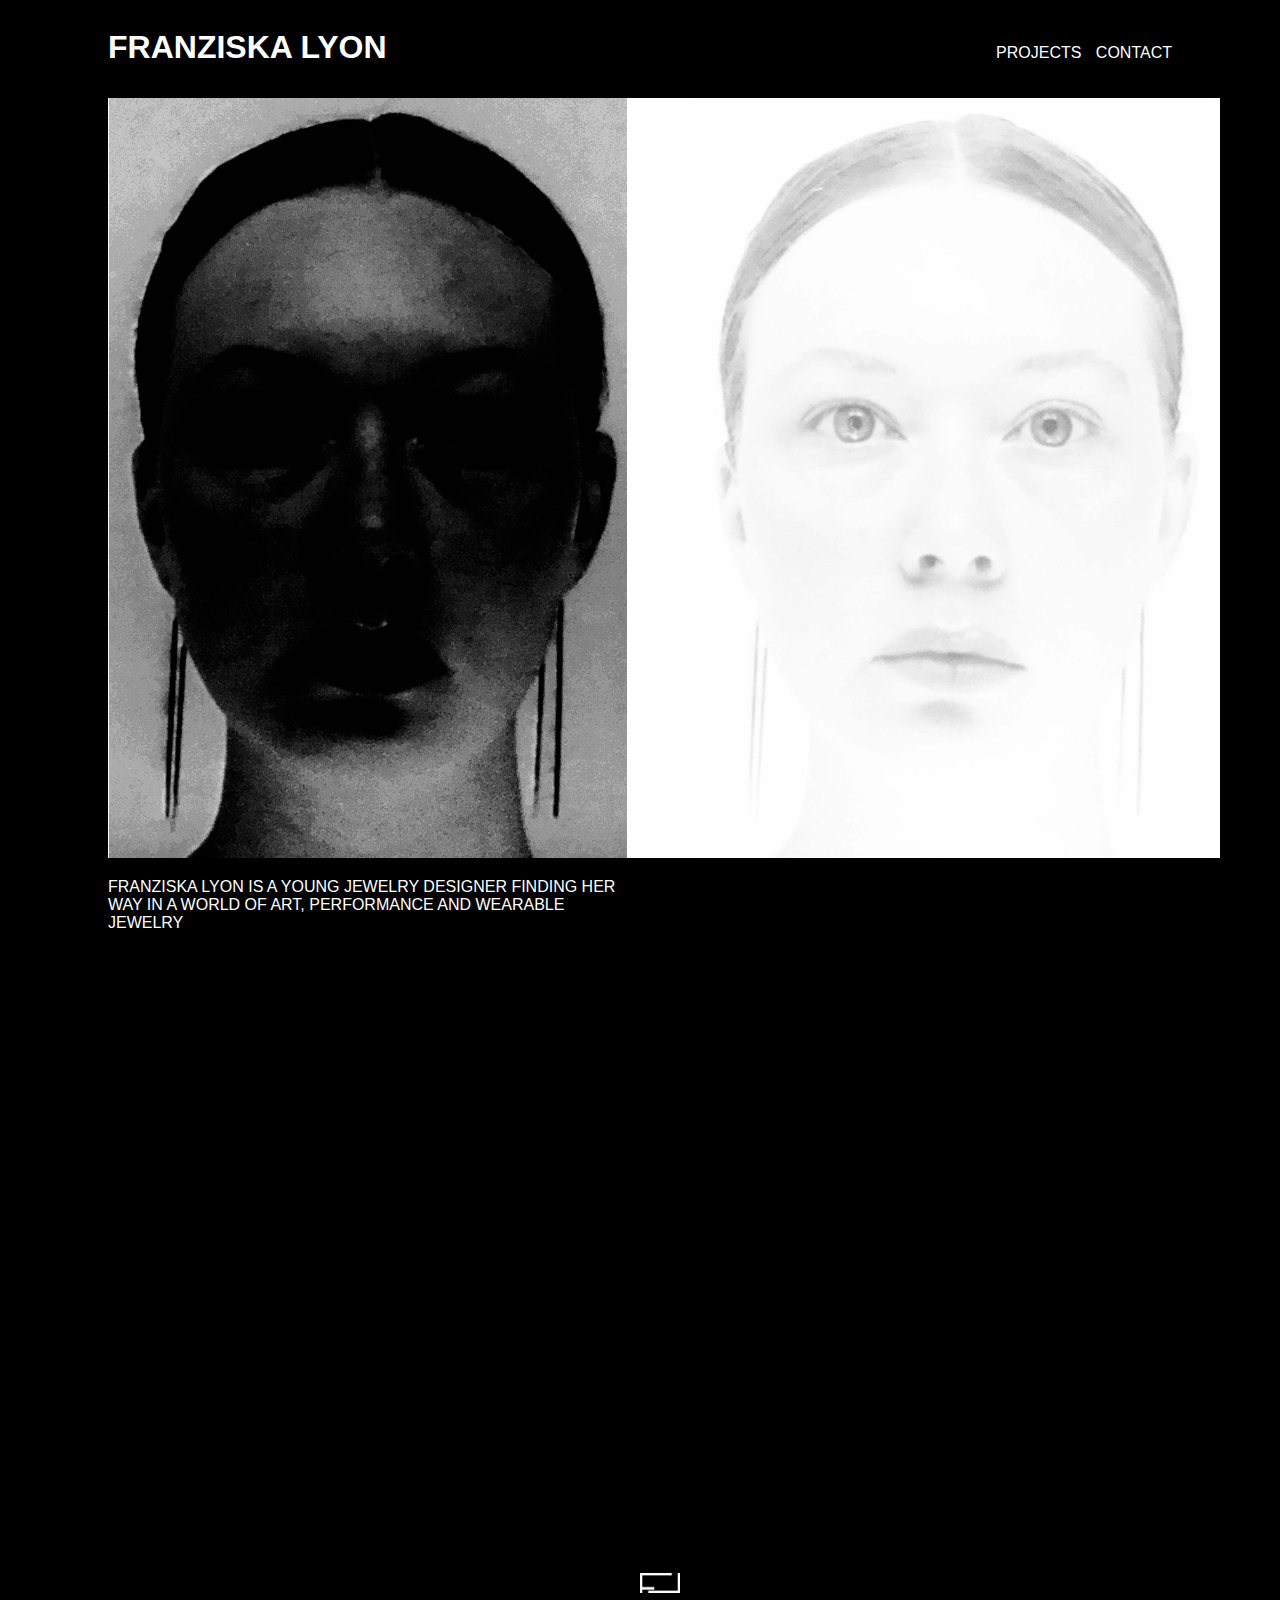
==== index.html @ 12a6cb0f "Add files via upload" ====
<!DOCTYPE html>
<html lang="en">
<head>
    <meta charset="UTF-8">
    <meta http-equiv="X-UA-Compatible" content="IE=edge">
    <meta name="viewport" content="width=device-width, initial-scale=1.0">
    <title>Franziska Lyon</title>
    <meta name="description" content="FRANZISKA LYON IS A YOUNG JEWELRY DESIGNER FINDING HER WAY IN A WORLD OF ART, PERFORMANCE AND WEARABLE JEWELRY">
  

  <style>


    body {
        font-family: Arial, Helvetica, sans-serif;
        background-color: black;
        padding-left: 100px;
        padding-right: 100px;
    }
    
     .aboutPortrait {
        width: 100%;
     }
    
     .headline {
         color: rgb(255, 255, 255);
         
     }
    
    
     .navigation {
         display:  flex ;
         justify-content: space-between ;
         align-items: baseline;
         height: 90px;
         width: 100%;
     }
    
     .logoContainer {
    
        padding-top: 25px;
        width: 100%;
       
    
     }
    
     .logo {
    
        width: 40px;
        height: 20px;
        align-items: baseline; 
        padding-left: 50%;
        padding-top: 600px;
     }
    
    
     .about {
         display: flex;
         justify-content: space-between;
         
         width: 100%;
     }
    
    
     .aboutTEXT {
        color: rgb(255, 255, 255);
        width: 50%;
     }
    
    
    a {
        color: rgb(255, 255, 255);
        text-decoration: none;
        margin-left: 10px;
    }
    
    a:hover {
        text-decoration: line-through;
    }

  </style>
</head>

<body>


    <div  class="navigation">

       <h1 class="headline" >
        FRANZISKA LYON
       </h1>


       <div> 
           <a  href="https://www.instagram.com/franziskalyon/">PROJECTS</a>
           <a  href="mailto:franziska.lyon@gmx.de">CONTACT</a>

        </div>

        
        
    </div>
    

    <img class="aboutPortait" src="about.jpg">

   
   
    <div  class="about">

        
        <p class="aboutTEXT">FRANZISKA LYON IS A YOUNG JEWELRY DESIGNER FINDING HER WAY IN A WORLD OF ART, PERFORMANCE AND WEARABLE JEWELRY</p>
    

       
    </div>

    <div class="logoContainer">

        <img class="logo"  src="LogoWHITE.png">
    </div>
    

  
   
    
</body>
</html>
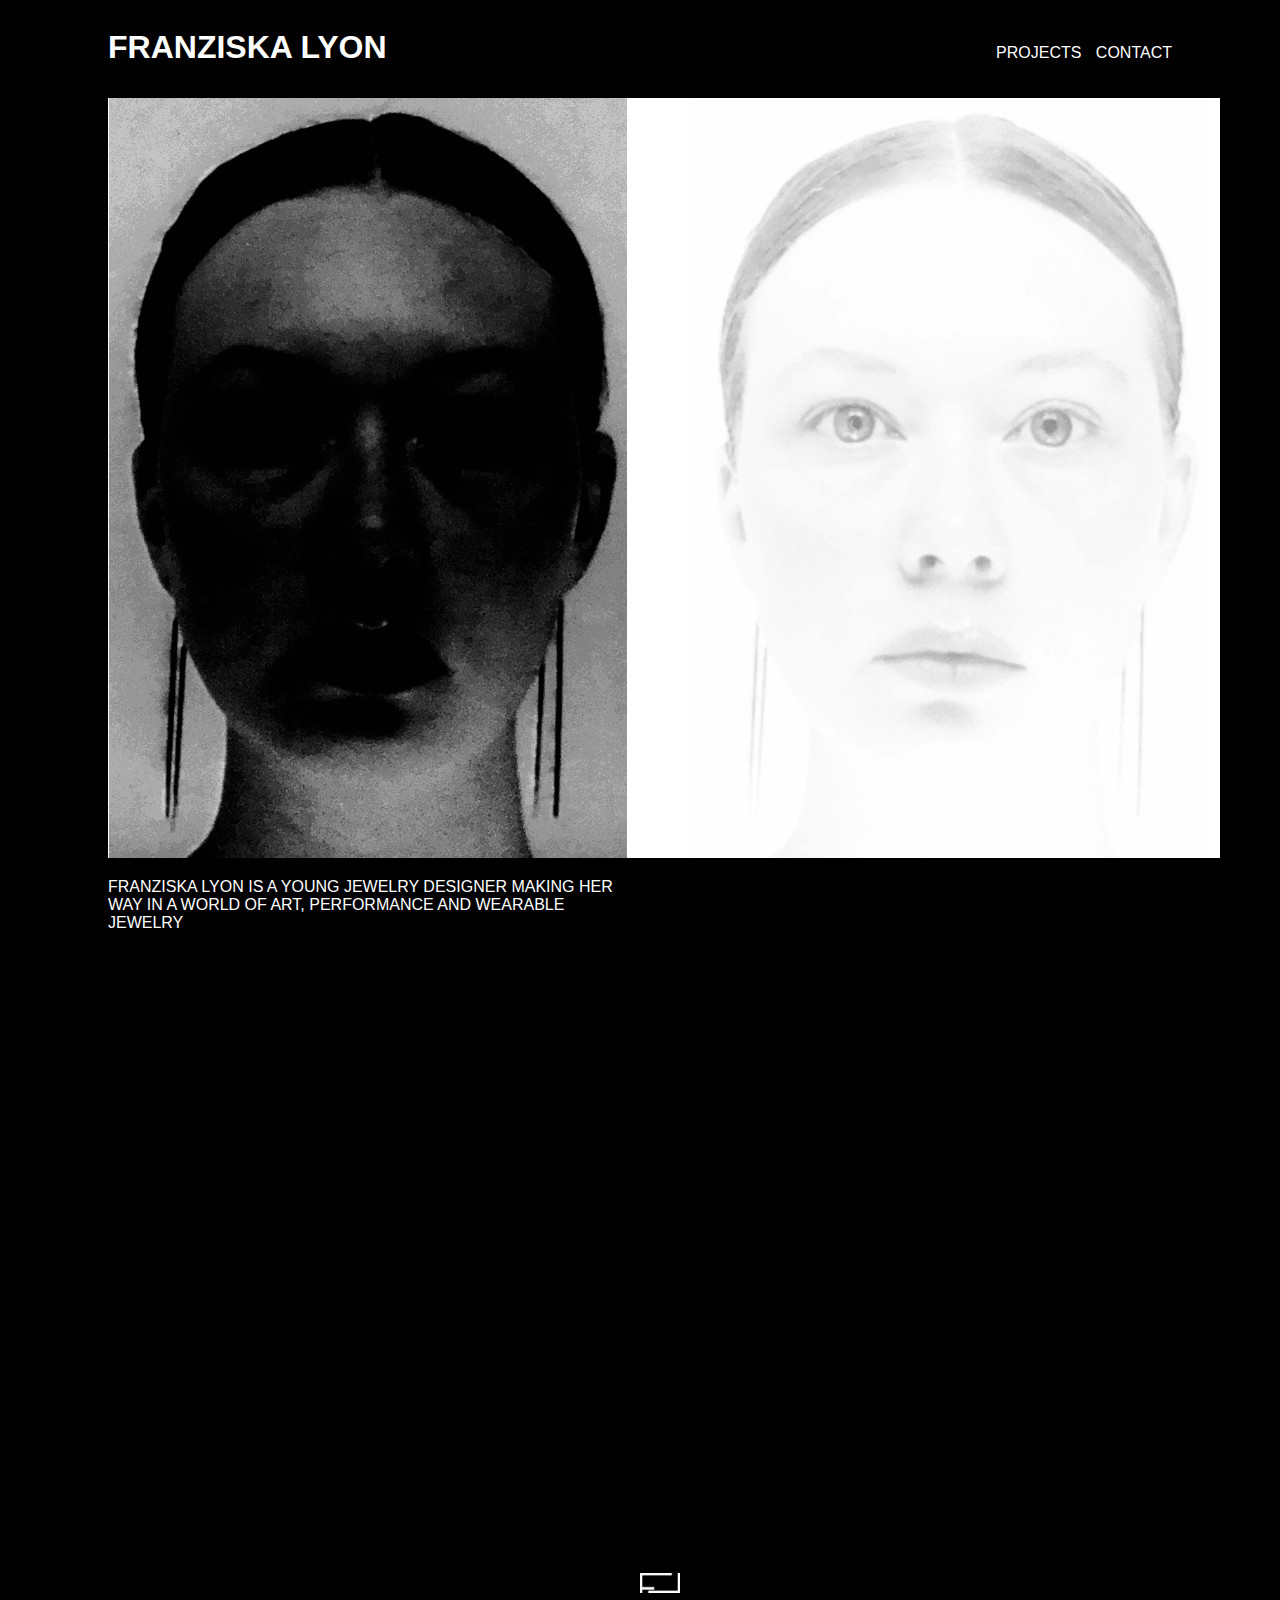
==== commit fc11c6a0: "Änderung Text" ====
--- a/index.html
+++ b/index.html
@@ -109,7 +109,7 @@
     <div  class="about">
 
         
-        <p class="aboutTEXT">FRANZISKA LYON IS A YOUNG JEWELRY DESIGNER FINDING HER WAY IN A WORLD OF ART, PERFORMANCE AND WEARABLE JEWELRY</p>
+        <p class="aboutTEXT">FRANZISKA LYON IS A YOUNG JEWELRY DESIGNER MAKING HER WAY IN A WORLD OF ART, PERFORMANCE AND WEARABLE JEWELRY</p>
     
 
        
@@ -125,4 +125,4 @@
    
     
 </body>
-</html>+</html>
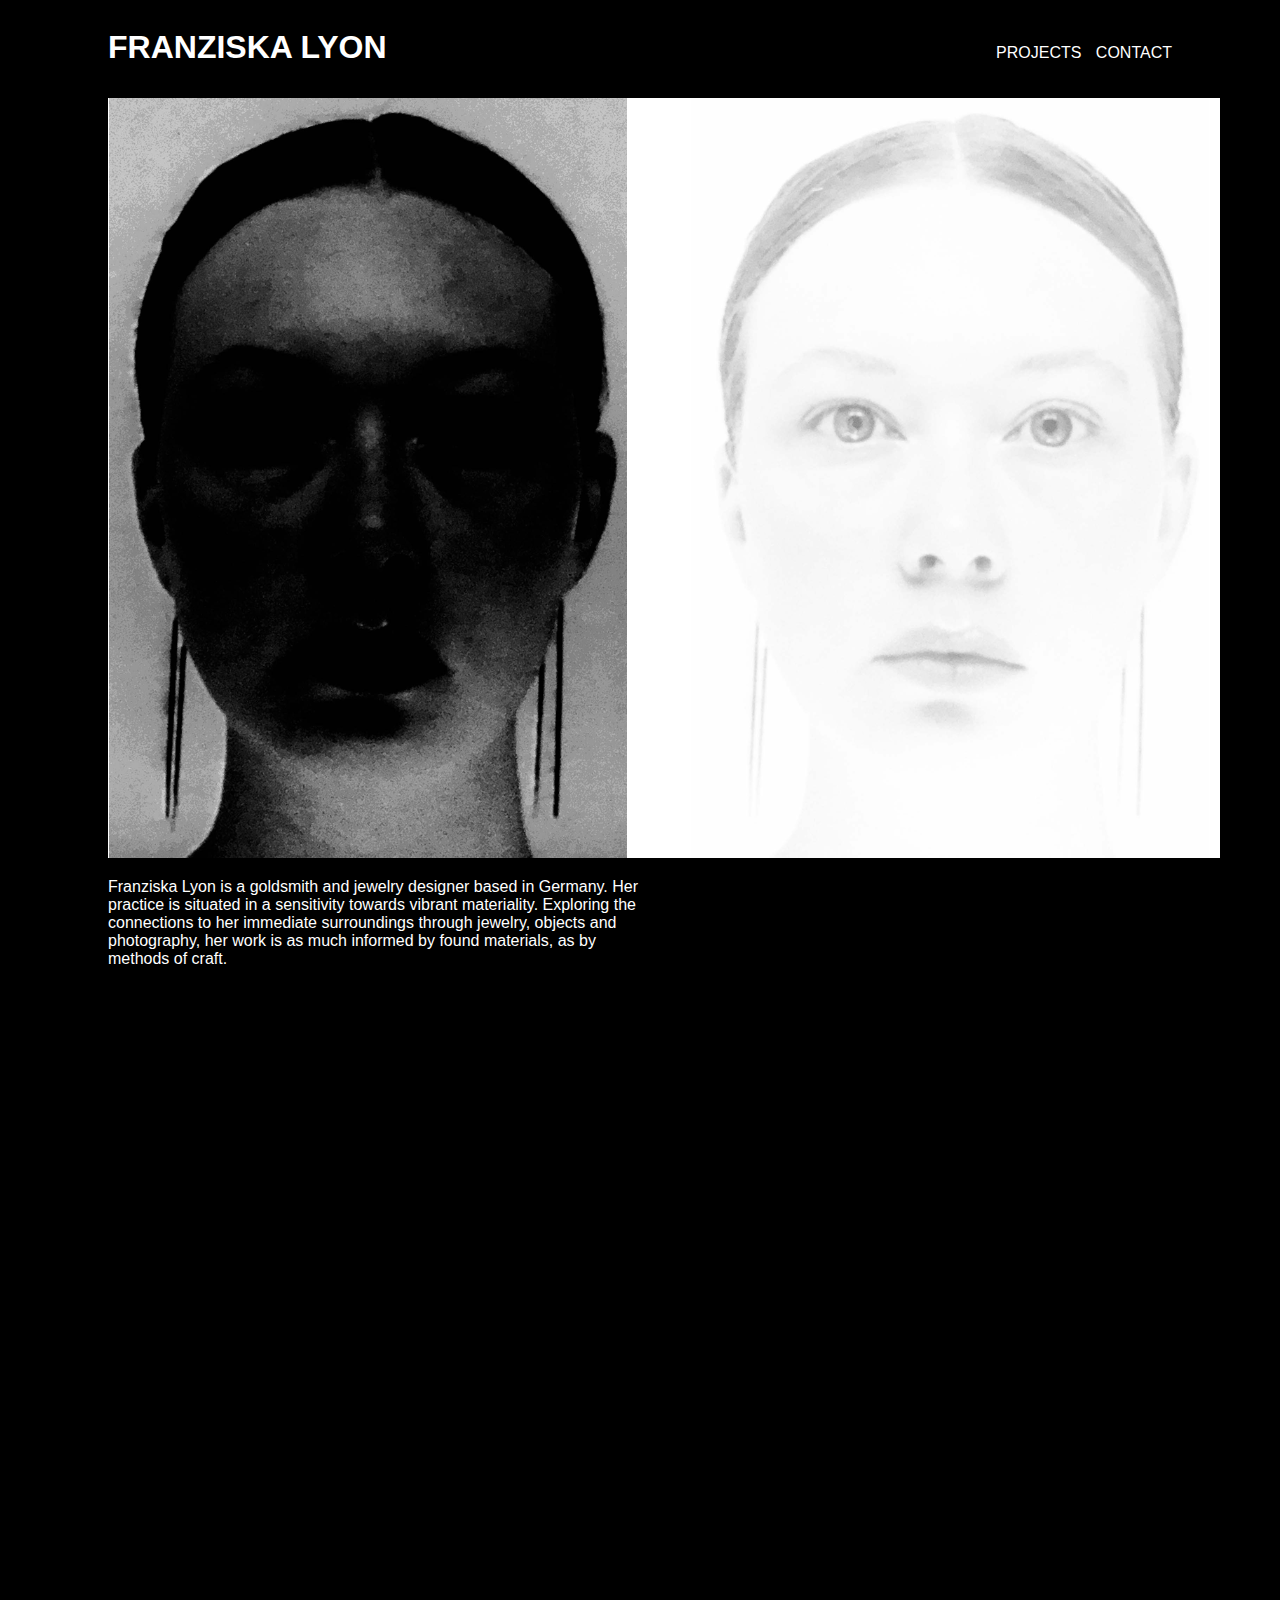
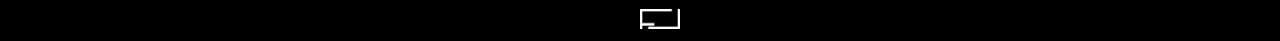
==== commit d2b762ed: "Update index.html" ====
--- a/index.html
+++ b/index.html
@@ -5,7 +5,10 @@
     <meta http-equiv="X-UA-Compatible" content="IE=edge">
     <meta name="viewport" content="width=device-width, initial-scale=1.0">
     <title>Franziska Lyon</title>
-    <meta name="description" content="FRANZISKA LYON IS A YOUNG JEWELRY DESIGNER FINDING HER WAY IN A WORLD OF ART, PERFORMANCE AND WEARABLE JEWELRY">
+    <meta name="description" content="Franziska Lyon is a goldsmith and jewelry designer based in Germany. 
+Her practice is situated in a sensitivity towards vibrant materiality. Exploring the 
+connections to her immediate surroundings through jewelry, objects and photography, 
+her work is as much informed by found materials, as by methods of craft.">
   
 
   <style>
@@ -109,7 +112,10 @@
     <div  class="about">
 
         
-        <p class="aboutTEXT">FRANZISKA LYON IS A YOUNG JEWELRY DESIGNER MAKING HER WAY IN A WORLD OF ART, PERFORMANCE AND WEARABLE JEWELRY</p>
+        <p class="aboutTEXT">Franziska Lyon is a goldsmith and jewelry designer based in Germany. 
+Her practice is situated in a sensitivity towards vibrant materiality. Exploring the 
+connections to her immediate surroundings through jewelry, objects and photography, 
+her work is as much informed by found materials, as by methods of craft.</p>
     
 
        
